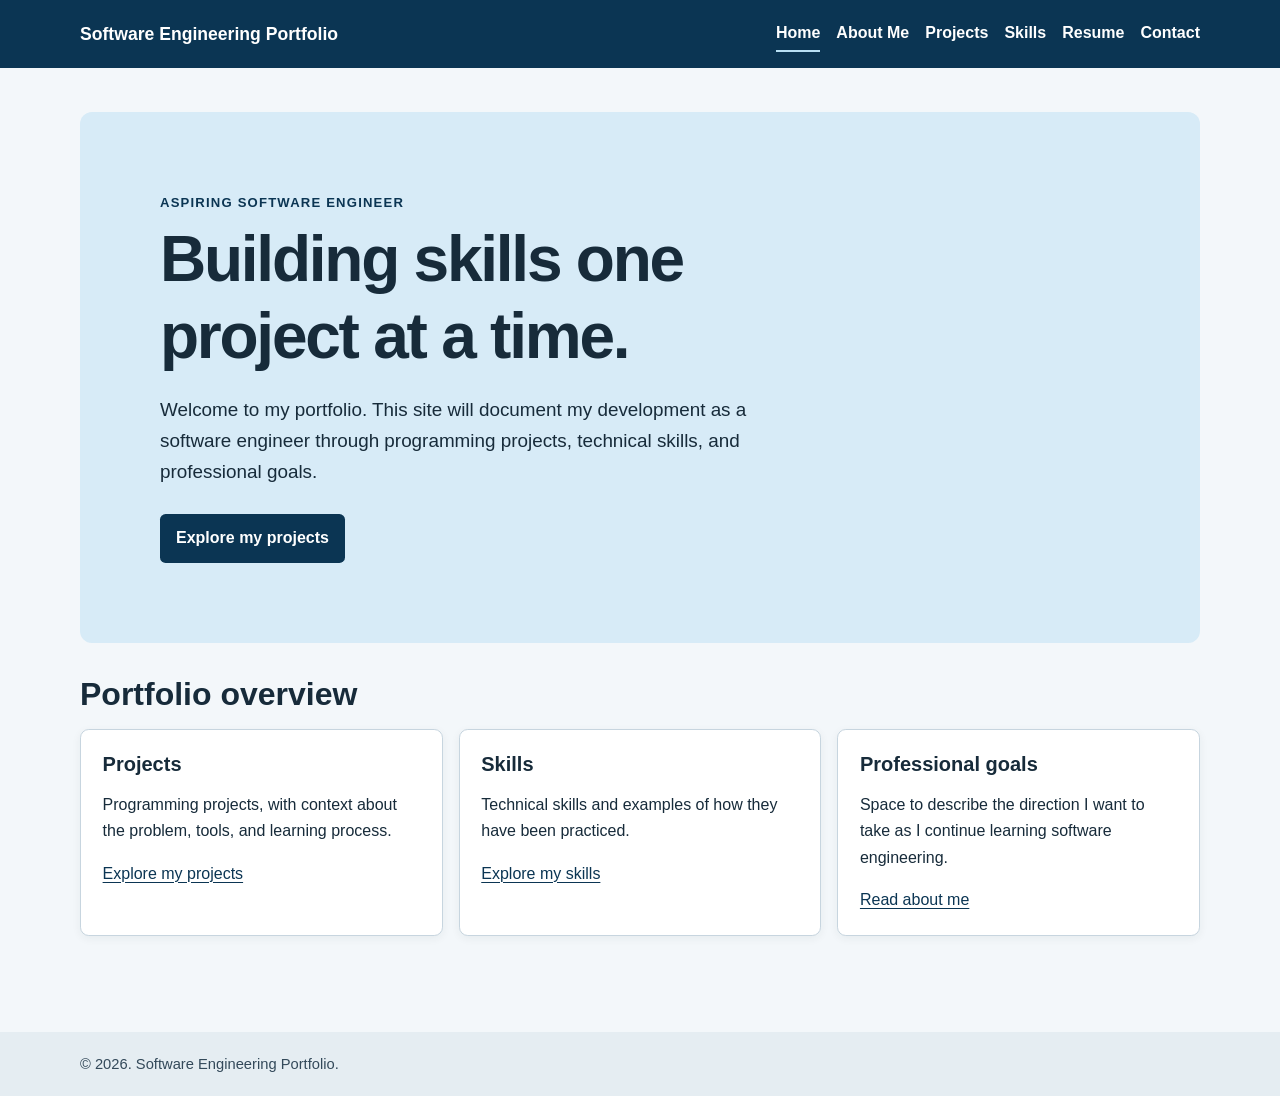
==== index.html @ f4fca6c2 "Upload initial portfolio website." ====
<!DOCTYPE html>
<html lang="en">
<head>
  <meta charset="UTF-8">
  <meta name="viewport" content="width=device-width, initial-scale=1.0">
  <meta name="description" content="A developing portfolio about software engineering, programming projects, technical skills, and professional goals.">
  <title>Home | Software Engineering Portfolio</title>
  <link rel="stylesheet" href="css/styles.css">
  <script src="js/script.js" defer></script>
</head>
<body>
  <a class="skip-link" href="#main-content">Skip to main content</a>
  <header class="site-header">
    <div class="container header-inner">
      <a class="brand" href="index.html">Software Engineering Portfolio</a>
      <nav class="site-nav" aria-label="Main navigation">
        <ul>
          <li><a aria-current="page" href="index.html">Home</a></li>
          <li><a href="about.html">About Me</a></li>
          <li><a href="projects.html">Projects</a></li>
          <li><a href="skills.html">Skills</a></li>
          <li><a href="resume.html">Resume</a></li>
          <li><a href="contact.html">Contact</a></li>
        </ul>
      </nav>
    </div>
  </header>
  <main id="main-content" class="container page-content">
    <section class="hero" aria-labelledby="welcome-heading">
      <p class="eyebrow">Aspiring software engineer</p>
      <h1 id="welcome-heading">Building skills one project at a time.</h1>
      <p class="hero-copy">Welcome to my portfolio. This site will document my development as a software engineer through programming projects, technical skills, and professional goals.</p>
      <a class="button-link" href="projects.html">Explore my projects</a>
    </section>
    <section class="content-section" aria-labelledby="overview-heading">
      <h2 id="overview-heading">Portfolio overview</h2>
      <div class="card-grid">
        <article class="card"><h3>Projects</h3><p>Programming projects, with context about the problem, tools, and learning process.</p><a href="projects.html">Explore my projects</a></article>
        <article class="card"><h3>Skills</h3><p>Technical skills and examples of how they have been practiced.</p><a href="skills.html">Explore my skills</a></article>
        <article class="card"><h3>Professional goals</h3><p>Space to describe the direction I want to take as I continue learning software engineering.</p><a href="about.html">Read about me</a></article>
      </div>
    </section>
  </main>
  <footer class="site-footer"><div class="container"><p>&copy; <span data-current-year>2026</span>. Software Engineering Portfolio.</p></div></footer>
</body>
</html>
---- css/styles.css ----
/* Shared styles for the Software Engineering Portfolio. */
:root {
  color-scheme: light;
  --color-ink: #172b3a;
  --color-muted: #425466;
  --color-surface: #ffffff;
  --color-page: #f3f7fa;
  --color-brand: #124e78;
  --color-brand-dark: #0b3553;
  --color-accent: #d7ebf7;
  --color-border: #c7d5df;
  --color-note: #fff7df;
  --content-width: 70rem;
  font-family: "Segoe UI", Roboto, Helvetica, Arial, sans-serif;
  line-height: 1.65;
  color: var(--color-ink);
  background: var(--color-page);
}

* { box-sizing: border-box; }
body { min-width: 20rem; margin: 0; }
a { color: var(--color-brand-dark); text-decoration-thickness: 0.08em; text-underline-offset: 0.16em; }
a:hover { color: #071e30; }
a:focus-visible, button:focus-visible { outline: 3px solid #a64b00; outline-offset: 3px; border-radius: 2px; }
img, svg { max-width: 100%; height: auto; }
.container { width: min(100% - 2rem, var(--content-width)); margin-inline: auto; }
.skip-link { position: absolute; left: 1rem; top: -5rem; z-index: 10; padding: 0.65rem 1rem; background: var(--color-surface); color: var(--color-ink); }
.skip-link:focus { top: 1rem; }
.site-header { background: var(--color-brand-dark); color: #fff; }
.header-inner { display: flex; align-items: center; justify-content: space-between; gap: 1.5rem; padding-block: 1rem; }
.brand { color: #fff; font-size: 1.1rem; font-weight: 700; line-height: 1.3; text-decoration: none; }
.brand:hover { color: #e2f3fc; }
.header-note { margin: 0; color: #e2f3fc; }
.site-nav ul { display: flex; flex-wrap: wrap; gap: 0.35rem 1rem; margin: 0; padding: 0; list-style: none; }
.site-nav a { display: inline-block; padding: 0.25rem 0; color: #fff; font-weight: 600; text-decoration: none; border-bottom: 2px solid transparent; }
.site-nav a:hover, .site-nav a[aria-current="page"] { border-bottom-color: #b8e0f5; }
.page-content { min-height: calc(100vh - 10rem); padding-block: 2.75rem 4rem; }
.hero { padding: clamp(2rem, 7vw, 5rem); background: var(--color-accent); border-radius: 0.75rem; }
.eyebrow { margin: 0 0 0.45rem; color: var(--color-brand-dark); font-size: 0.82rem; font-weight: 800; letter-spacing: 0.09em; text-transform: uppercase; }
h1, h2, h3 { line-height: 1.2; }
h1 { max-width: 18ch; margin: 0 0 1rem; font-size: clamp(2.25rem, 6vw, 4rem); letter-spacing: -0.035em; }
h2 { margin: 0 0 1rem; font-size: clamp(1.45rem, 3vw, 2rem); }
h3 { margin: 0 0 0.7rem; font-size: 1.25rem; }
.hero-copy { max-width: 58ch; font-size: 1.18rem; }
.page-heading { max-width: 62ch; margin-bottom: 2.5rem; }
.page-heading h1 { font-size: clamp(2.25rem, 5vw, 3.25rem); }
.content-section { margin-block: 2rem; }
.card-grid { display: grid; grid-template-columns: repeat(auto-fit, minmax(min(100%, 17rem), 1fr)); gap: 1rem; }
.card { padding: 1.35rem; background: var(--color-surface); border: 1px solid var(--color-border); border-radius: 0.55rem; box-shadow: 0 0.15rem 0.6rem rgb(23 43 58 / 6%); }
.card p:last-child { margin-bottom: 0; }
.tag { color: var(--color-muted); font-size: 0.82rem; font-weight: 700; text-transform: uppercase; letter-spacing: 0.06em; }
.button-link { display: inline-block; margin-top: 0.5rem; padding: 0.7rem 1rem; border-radius: 0.35rem; background: var(--color-brand-dark); color: #fff; font-weight: 700; text-decoration: none; }
.button-link:hover { background: #061f33; color: #fff; }
.placeholder-note { padding: 1rem 1.15rem; border-left: 4px solid #9a5d00; background: var(--color-note); }
.placeholder-list li { margin-block: 0.65rem; }
code { padding: 0.1rem 0.3rem; background: #e8eef2; border-radius: 0.2rem; }
.site-footer { padding-block: 1.25rem; background: #e5edf2; color: #33495a; font-size: 0.92rem; }
.site-footer p { margin: 0; }

@media (max-width: 48rem) {
  .header-inner { align-items: flex-start; flex-direction: column; gap: 0.75rem; }
  .site-nav ul { gap: 0.25rem 0.85rem; }
  .page-content { padding-top: 2rem; }
}

@media (prefers-reduced-motion: no-preference) {
  html { scroll-behavior: smooth; }
}
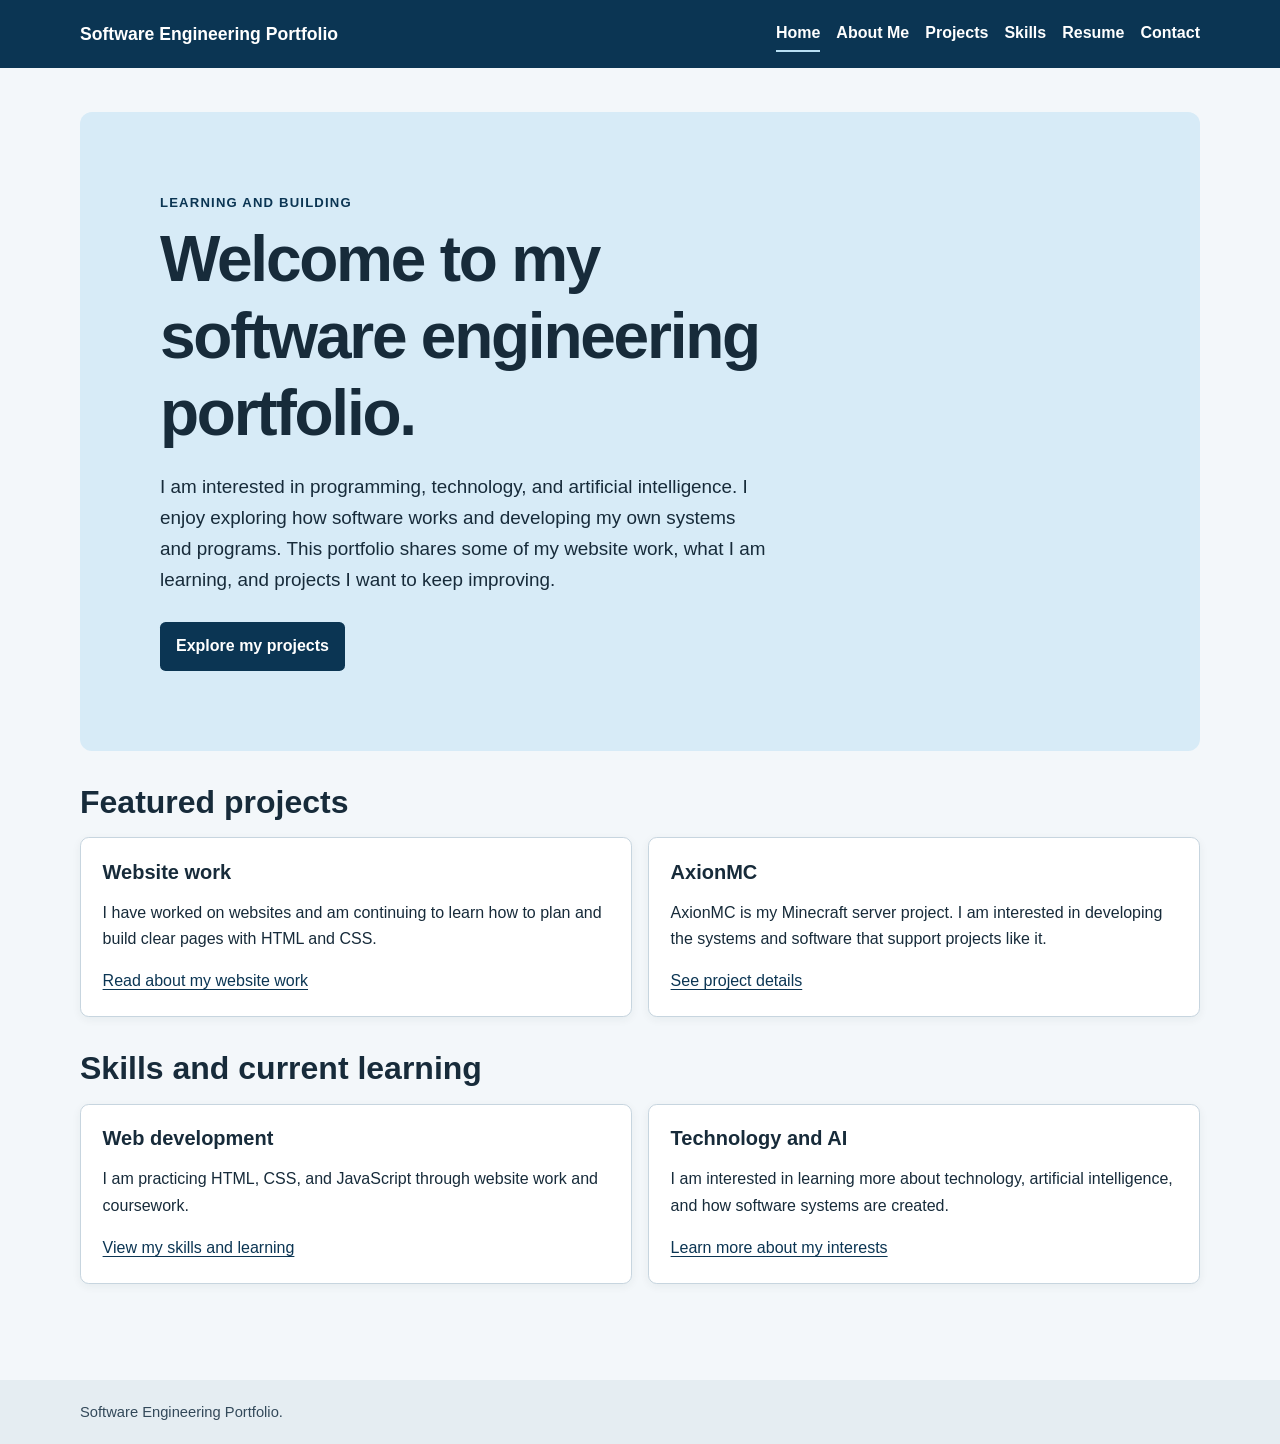
==== commit b9bf0b1c: "Complete Part 3 portfolio structure" ====
--- a/index.html
+++ b/index.html
@@ -3,10 +3,9 @@
 <head>
   <meta charset="UTF-8">
   <meta name="viewport" content="width=device-width, initial-scale=1.0">
-  <meta name="description" content="A developing portfolio about software engineering, programming projects, technical skills, and professional goals.">
+  <meta name="description" content="A student portfolio about software engineering, web development, programming, technology, and AI.">
   <title>Home | Software Engineering Portfolio</title>
   <link rel="stylesheet" href="css/styles.css">
-  <script src="js/script.js" defer></script>
 </head>
 <body>
   <a class="skip-link" href="#main-content">Skip to main content</a>
@@ -27,20 +26,48 @@
   </header>
   <main id="main-content" class="container page-content">
     <section class="hero" aria-labelledby="welcome-heading">
-      <p class="eyebrow">Aspiring software engineer</p>
-      <h1 id="welcome-heading">Building skills one project at a time.</h1>
-      <p class="hero-copy">Welcome to my portfolio. This site will document my development as a software engineer through programming projects, technical skills, and professional goals.</p>
+      <p class="eyebrow">Learning and building</p>
+      <h1 id="welcome-heading">Welcome to my software engineering portfolio.</h1>
+      <p class="hero-copy">I am interested in programming, technology, and artificial intelligence. I enjoy exploring how software works and developing my own systems and programs. This portfolio shares some of my website work, what I am learning, and projects I want to keep improving.</p>
       <a class="button-link" href="projects.html">Explore my projects</a>
     </section>
-    <section class="content-section" aria-labelledby="overview-heading">
-      <h2 id="overview-heading">Portfolio overview</h2>
+
+    <section class="content-section" aria-labelledby="featured-projects-heading">
+      <h2 id="featured-projects-heading">Featured projects</h2>
       <div class="card-grid">
-        <article class="card"><h3>Projects</h3><p>Programming projects, with context about the problem, tools, and learning process.</p><a href="projects.html">Explore my projects</a></article>
-        <article class="card"><h3>Skills</h3><p>Technical skills and examples of how they have been practiced.</p><a href="skills.html">Explore my skills</a></article>
-        <article class="card"><h3>Professional goals</h3><p>Space to describe the direction I want to take as I continue learning software engineering.</p><a href="about.html">Read about me</a></article>
+        <article class="card">
+          <h3>Website work</h3>
+          <p>I have worked on websites and am continuing to learn how to plan and build clear pages with HTML and CSS.</p>
+          <a href="projects.html">Read about my website work</a>
+        </article>
+        <article class="card">
+          <h3>AxionMC</h3>
+          <p>AxionMC is my Minecraft server project. I am interested in developing the systems and software that support projects like it.</p>
+          <a href="projects.html">See project details</a>
+        </article>
+      </div>
+    </section>
+
+    <section class="content-section" aria-labelledby="learning-heading">
+      <h2 id="learning-heading">Skills and current learning</h2>
+      <div class="card-grid">
+        <article class="card">
+          <h3>Web development</h3>
+          <p>I am practicing HTML, CSS, and JavaScript through website work and coursework.</p>
+          <a href="skills.html">View my skills and learning</a>
+        </article>
+        <article class="card">
+          <h3>Technology and AI</h3>
+          <p>I am interested in learning more about technology, artificial intelligence, and how software systems are created.</p>
+          <a href="about.html">Learn more about my interests</a>
+        </article>
       </div>
     </section>
   </main>
-  <footer class="site-footer"><div class="container"><p>&copy; <span data-current-year>2026</span>. Software Engineering Portfolio.</p></div></footer>
+  <footer class="site-footer">
+    <div class="container">
+      <p>Software Engineering Portfolio.</p>
+    </div>
+  </footer>
 </body>
 </html>
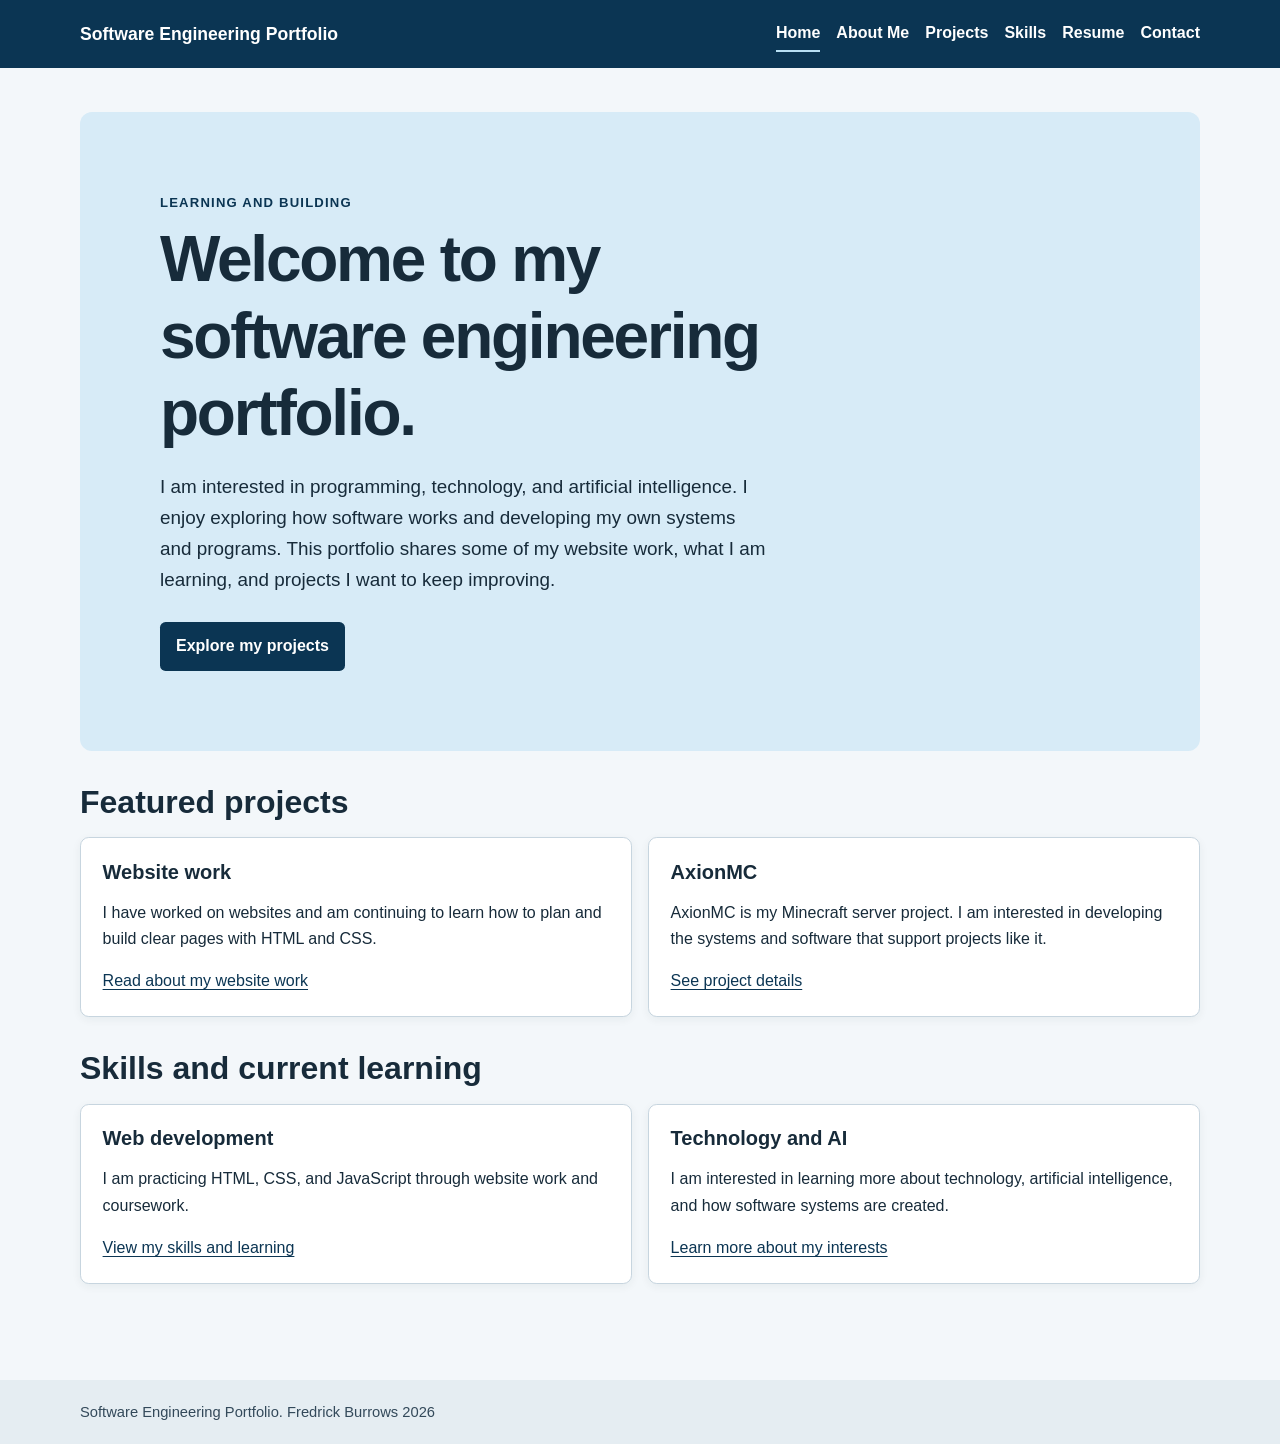
==== commit 9e29d455: "Personalizing Website" ====
--- a/index.html
+++ b/index.html
@@ -66,7 +66,7 @@
   </main>
   <footer class="site-footer">
     <div class="container">
-      <p>Software Engineering Portfolio.</p>
+      <p>Software Engineering Portfolio. Fredrick Burrows 2026</p>
     </div>
   </footer>
 </body>
--- a/css/styles.css
+++ b/css/styles.css
@@ -66,3 +66,24 @@
 @media (prefers-reduced-motion: no-preference) {
   html { scroll-behavior: smooth; }
 }
+
+table {
+  width: 100%;
+  border-collapse: collapse;
+  margin-top: 20px;    
+}
+
+th, td {
+  border: 1px solid #334155;
+  padding: 12px;
+  text-align: left;
+}
+
+th {
+  background-color: #191970;
+  color: #72bcd4;
+}
+
+tr:nth-of-type(even) td {
+  background-color: #111C30;
+}
